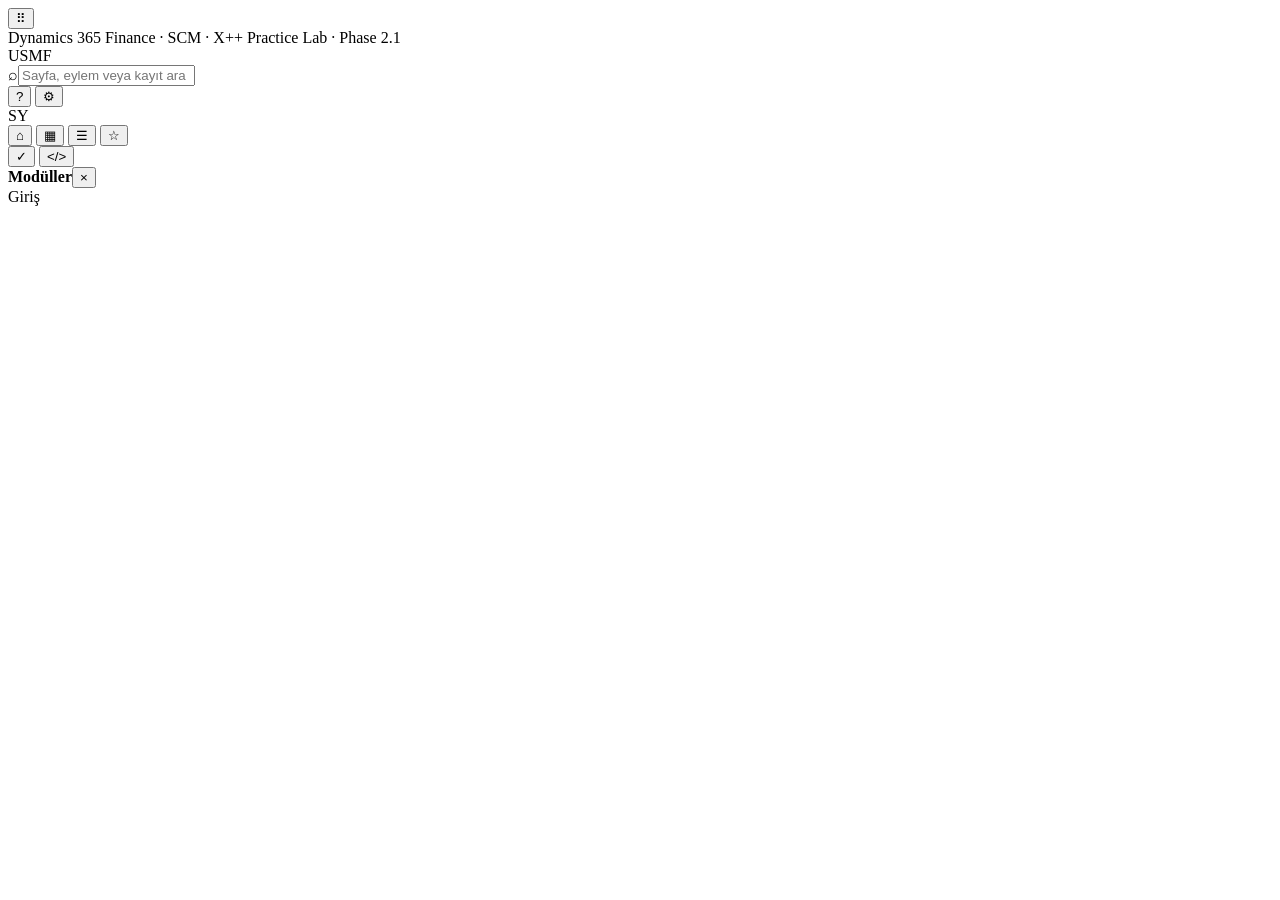
==== index.html @ 59c790ef "Add application shell" ====
<!DOCTYPE html>
<html lang="tr">
<head>
  <meta charset="UTF-8" />
  <meta name="viewport" content="width=device-width, initial-scale=1.0" />
  <title>D365FO Finance + SCM + X++ Practice Lab · Phase 2.1</title>
  <link rel="stylesheet" href="styles.css" />
</head>
<body>
  <div id="app">
    <header class="topbar">
      <button class="waffle" title="Uygulamalar">⠿</button>
      <div class="brand">Dynamics 365 <span>Finance · SCM · X++ Practice Lab · Phase 2.1</span></div>
      <div class="env-pill">USMF</div>
      <div class="top-search"><span>⌕</span><input id="globalSearch" placeholder="Sayfa, eylem veya kayıt ara" /></div>
      <button class="top-icon" id="helpBtn">?</button>
      <button class="top-icon" id="settingsBtn" title="Lab ayarları">⚙</button>
      <div class="avatar">SY</div>
    </header>

    <aside class="rail">
      <button class="rail-btn active" data-nav="home" title="Giriş">⌂</button>
      <button class="rail-btn" data-nav="workspaces" title="Çalışma alanları">▦</button>
      <button class="rail-btn" data-nav="modules" title="Modüller">☰</button>
      <button class="rail-btn" data-nav="favorites" title="Sık kullanılanlar">☆</button>
      <div class="rail-spacer"></div>
      <button class="rail-btn" data-nav="training" title="Eğitim merkezi">✓</button>
      <button class="rail-btn" data-nav="xpp" title="X++ Lab">&lt;/&gt;</button>
    </aside>

    <section id="navPanel" class="nav-panel hidden">
      <div class="nav-header"><strong id="navTitle">Modüller</strong><button id="closeNav">×</button></div>
      <div id="navContent" class="nav-content"></div>
    </section>

    <main class="main">
      <div class="breadcrumb" id="breadcrumb">Giriş</div>
      <div id="page"></div>
    </main>

    <div id="toast" class="toast hidden"></div>
    <div id="modalRoot"></div>
  </div>
  <script src="app.js"></script>
</body>
</html>
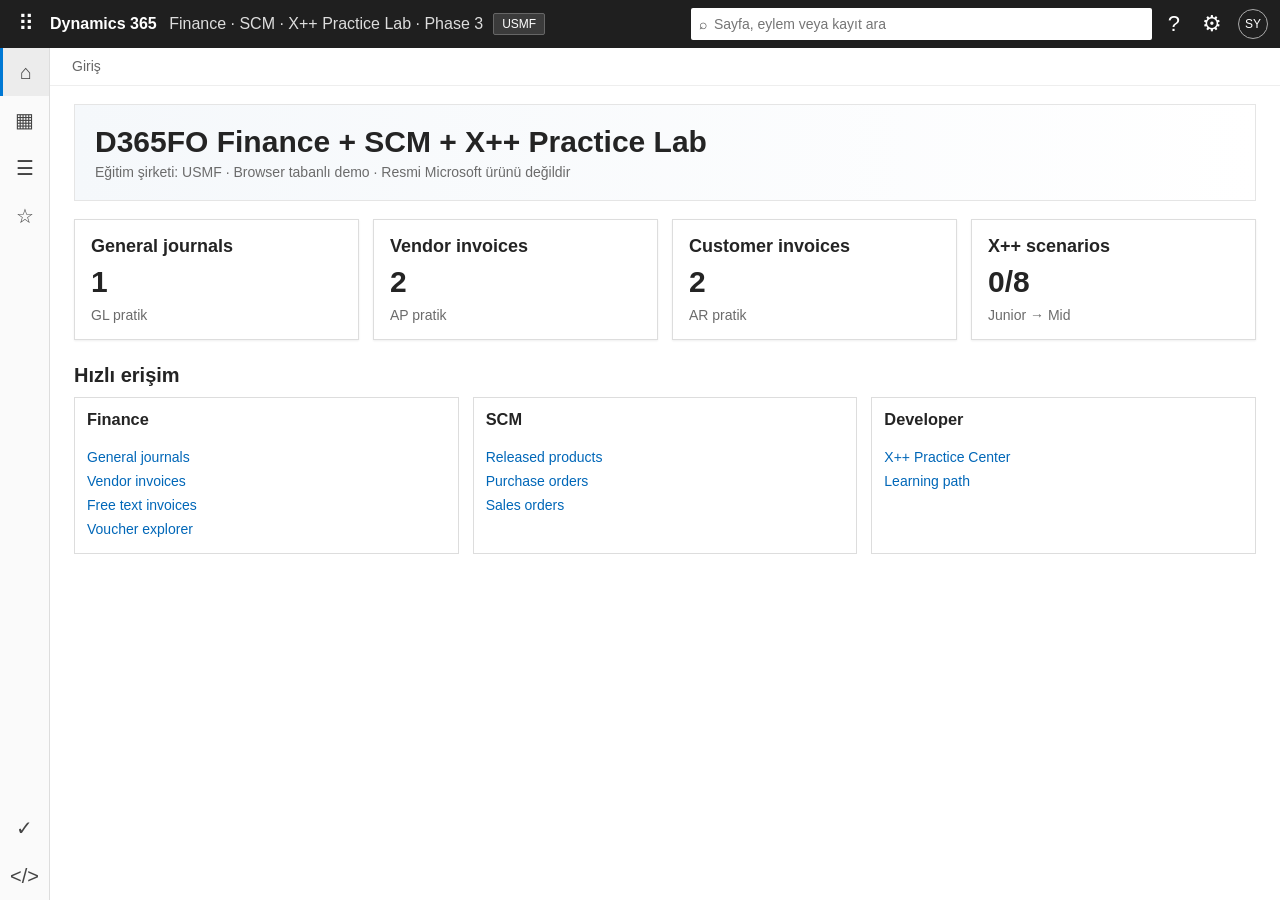
==== commit 3fb8898c: "Enable Phase 3 troubleshooting lab" ====
--- a/index.html
+++ b/index.html
@@ -3,14 +3,15 @@
 <head>
   <meta charset="UTF-8" />
   <meta name="viewport" content="width=device-width, initial-scale=1.0" />
-  <title>D365FO Finance + SCM + X++ Practice Lab · Phase 2.1</title>
+  <title>D365FO Finance + SCM + X++ Practice Lab · Phase 3</title>
   <link rel="stylesheet" href="styles.css" />
+  <link rel="stylesheet" href="phase3.css" />
 </head>
 <body>
   <div id="app">
     <header class="topbar">
       <button class="waffle" title="Uygulamalar">⠿</button>
-      <div class="brand">Dynamics 365 <span>Finance · SCM · X++ Practice Lab · Phase 2.1</span></div>
+      <div class="brand">Dynamics 365 <span>Finance · SCM · X++ Practice Lab · Phase 3</span></div>
       <div class="env-pill">USMF</div>
       <div class="top-search"><span>⌕</span><input id="globalSearch" placeholder="Sayfa, eylem veya kayıt ara" /></div>
       <button class="top-icon" id="helpBtn">?</button>
@@ -42,5 +43,6 @@
     <div id="modalRoot"></div>
   </div>
   <script src="app.js"></script>
+  <script src="phase3.js"></script>
 </body>
 </html>
--- a/styles.css
+++ b/styles.css
@@ -0,0 +1 @@
+:root{--top:#1f1f1f;--accent:#107c10;--blue:#0078d4;--line:#d6d6d6;--soft:#f6f6f6;--text:#242424;--muted:#666;--danger:#a4262c;--warn:#8a5d00}*{box-sizing:border-box}body{margin:0;font-family:"Segoe UI",Arial,sans-serif;color:var(--text);background:#fff;font-size:14px}button,input,select,textarea{font:inherit}.hidden{display:none!important}.topbar{height:48px;background:var(--top);color:#fff;display:flex;align-items:center;gap:10px;padding:0 12px;position:fixed;top:0;left:0;right:0;z-index:30}.waffle,.top-icon{border:0;background:transparent;color:#fff;font-size:22px;cursor:pointer}.brand{font-size:16px;font-weight:600;white-space:nowrap}.brand span{font-weight:400;color:#ddd;margin-left:8px}.env-pill{font-size:12px;background:#3b3b3b;border:1px solid #666;padding:3px 8px;border-radius:2px}.top-search{margin-left:auto;width:min(480px,36vw);height:32px;background:#fff;color:#444;display:flex;align-items:center;padding:0 8px;border-radius:2px}.top-search input{border:0;outline:0;width:100%;padding-left:7px}.avatar{width:30px;height:30px;border-radius:50%;border:1px solid #aaa;display:flex;align-items:center;justify-content:center;font-size:12px}.rail{position:fixed;top:48px;bottom:0;left:0;width:50px;background:#fafafa;border-right:1px solid #ddd;z-index:20;display:flex;flex-direction:column;align-items:center}.rail-btn{width:49px;height:48px;border:0;background:transparent;font-size:20px;color:#444;cursor:pointer}.rail-btn:hover,.rail-btn.active{background:#ececec;border-left:3px solid var(--blue)}.rail-spacer{flex:1}.nav-panel{position:fixed;z-index:19;top:48px;bottom:0;left:50px;width:360px;background:#fff;border-right:1px solid #bbb;box-shadow:3px 0 10px #0001;overflow:auto}.nav-header{height:50px;display:flex;align-items:center;justify-content:space-between;padding:0 16px;border-bottom:1px solid #ddd;font-size:18px}.nav-header button{border:0;background:none;font-size:24px;cursor:pointer}.nav-content{padding:12px}.nav-group{margin-bottom:16px}.nav-group h4{margin:10px 6px;color:#555}.nav-link{display:block;width:100%;text-align:left;padding:8px 10px;border:0;background:#fff;cursor:pointer;border-radius:2px}.nav-link:hover{background:#eee}.nav-link .sub{display:block;color:#777;font-size:12px;margin-top:2px}.main{margin-left:50px;padding-top:48px;min-height:100vh}.breadcrumb{height:38px;border-bottom:1px solid #eee;padding:10px 22px;color:#666}.page-wrap{padding:18px 24px 50px}.page-title-row{display:flex;align-items:center;gap:12px}.page-title{font-size:28px;font-weight:600;margin:0}.subtitle{color:#666;margin:7px 0 16px}.commandbar{display:flex;gap:6px;align-items:center;padding:8px 0;border-top:1px solid #ddd;border-bottom:1px solid #ddd;margin:12px 0;background:#fff;position:sticky;top:48px;z-index:8}.cmd{border:0;background:#fff;padding:7px 11px;cursor:pointer;color:#222}.cmd:hover{background:#eee}.cmd.primary{background:var(--blue);color:#fff}.cmd.danger{color:var(--danger)}.spacer{flex:1}.filter-input{height:32px;border:1px solid #aaa;padding:0 9px;min-width:220px}.badge,.pill{display:inline-block;padding:3px 7px;border-radius:12px;font-size:12px;background:#eee}.badge.ok{background:#dff6dd;color:#0b6a0b}.badge.warn{background:#fff4ce;color:#6b4d00}.badge.bad{background:#fde7e9;color:#a4262c}.cards{display:grid;grid-template-columns:repeat(auto-fit,minmax(230px,1fr));gap:14px}.card{border:1px solid #ddd;background:#fff;padding:16px;min-height:120px;box-shadow:0 1px 2px #0001}.card.clickable{cursor:pointer}.card.clickable:hover{border-color:#888}.card h3{margin:0 0 8px;font-size:18px}.kpi{font-size:30px;font-weight:600;margin:8px 0}.muted{color:#6b6b6b}.section-title{font-size:20px;margin:24px 0 10px}.grid-wrap{overflow:auto;border:1px solid #ddd}.grid{width:100%;border-collapse:collapse;min-width:760px}.grid th{background:#f4f4f4;text-align:left;font-weight:600;border-bottom:1px solid #ccc;padding:9px}.grid td{padding:9px;border-bottom:1px solid #eee}.grid tr:hover td{background:#f8fbfd}.link{color:#0067b8;cursor:pointer;text-decoration:none}.link:hover{text-decoration:underline}.num{text-align:right}.form-grid{display:grid;grid-template-columns:repeat(2,minmax(260px,1fr));gap:14px 28px}.field label{display:block;font-weight:600;margin-bottom:5px}.field input,.field select,.field textarea{width:100%;border:1px solid #aaa;padding:7px 8px;background:#fff}.field textarea{min-height:80px}.info,.warnbox,.errorbox,.successbox{padding:10px 12px;margin:12px 0}.info{border-left:4px solid var(--blue);background:#f3f9fd}.warnbox{border-left:4px solid #ffb900;background:#fff8e5}.errorbox{border-left:4px solid var(--danger);background:#fde7e9}.successbox{border-left:4px solid var(--accent);background:#dff6dd}.modal-back{position:fixed;inset:0;background:#0005;z-index:99;display:flex;align-items:center;justify-content:center}.modal{width:min(820px,92vw);max-height:88vh;overflow:auto;background:#fff;box-shadow:0 8px 32px #0005}.modal-head{display:flex;justify-content:space-between;align-items:center;padding:14px 18px;border-bottom:1px solid #ddd}.modal-head h2{margin:0;font-size:22px}.modal-close{border:0;background:none;font-size:25px;cursor:pointer}.modal-body{padding:18px}.modal-foot{padding:12px 18px;border-top:1px solid #ddd;display:flex;justify-content:flex-end;gap:8px}.toast{position:fixed;right:20px;bottom:20px;z-index:120;background:#222;color:#fff;padding:10px 15px;border-radius:3px;box-shadow:0 4px 20px #0004}.menu-columns{display:grid;grid-template-columns:repeat(3,1fr);gap:14px}.menu-box{border-top:3px solid var(--blue);padding:12px;border:1px solid #ddd}.menu-box h3{margin-top:0}.menu-box button{display:block;border:0;background:none;color:#0067b8;padding:4px 0;cursor:pointer;text-align:left}.home-hero{background:linear-gradient(90deg,#f5f8fb,#fff);border:1px solid #e5e5e5;padding:20px;margin-bottom:18px}.home-hero h1{margin:0 0 5px;font-size:30px}.ticket{border:1px solid #ddd;padding:13px;margin:8px 0}.ticket h4{margin:0 0 6px}.editor{background:#1e1e1e;color:#d4d4d4;min-height:340px;padding:14px;font-family:Consolas,monospace;white-space:pre;overflow:auto;border-radius:2px;width:100%;resize:vertical}.diag{font-family:Consolas,monospace;font-size:12px;padding:6px;border-bottom:1px solid #eee}.good{color:#107c10}.badtext{color:#a4262c}.xpp-layout{display:grid;grid-template-columns:320px minmax(0,1fr);gap:16px;align-items:start}.xpp-catalog{border:1px solid #ddd;background:#fafafa;position:sticky;top:98px;max-height:calc(100vh - 120px);overflow:auto}.xpp-catalog-head{padding:14px;border-bottom:1px solid #ddd;background:#fff}.xpp-scenario-btn{display:block;width:100%;text-align:left;border:0;border-bottom:1px solid #e8e8e8;background:#fafafa;padding:12px;cursor:pointer}.xpp-scenario-btn:hover{background:#f0f6fb}.xpp-scenario-btn.active{background:#e8f1fb;border-left:4px solid var(--blue)}.xpp-scenario-btn b,.xpp-scenario-btn small{display:block}.xpp-scenario-btn small{color:#666}.lesson-card{border:1px solid #ddd;background:#fff;margin:10px 0;padding:14px}.lesson-card h3{margin:0 0 7px;font-size:16px}.lesson-card.problem{border-left:4px solid #d83b01}.lesson-card.request{border-left:4px solid var(--blue)}.lesson-card.question{border-left:4px solid #8764b8}.lesson-card.context{border-left:4px solid #107c10}.lesson-card.criteria{border-left:4px solid #ffb900}.xpp-meta{display:flex;flex-wrap:wrap;gap:6px;margin:8px 0 14px}.hint{padding:9px 10px;border:1px dashed #aaa;margin:7px 0;background:#fffdf5}.solution-box{border:1px solid #bad80a;background:#f8ffef;padding:12px;margin-top:10px}.solution-box pre{white-space:pre-wrap;background:#1e1e1e;color:#d4d4d4;padding:12px;overflow:auto}.xpp-toolbar{display:flex;flex-wrap:wrap;gap:6px;align-items:center;padding:8px 0;border-top:1px solid #ddd;border-bottom:1px solid #ddd;margin:10px 0}.xpp-work{display:grid;grid-template-columns:minmax(0,1fr) 360px;gap:14px}.xpp-side{border:1px solid #ddd;padding:12px;background:#fff}.status-dot{display:inline-block;width:8px;height:8px;border-radius:50%;margin-right:5px;background:#aaa}.status-dot.done{background:#107c10}@media(max-width:1000px){.xpp-layout,.xpp-work,.form-grid{grid-template-columns:1fr}.xpp-catalog{position:static;max-height:none}.top-search{display:none}.nav-panel{width:calc(100vw - 50px)}.menu-columns{grid-template-columns:1fr}.brand span{display:none}}
--- a/phase3.css
+++ b/phase3.css
@@ -0,0 +1,10 @@
+/* Phase 3 — Production Troubleshooting Lab */
+.p3-home-shortcut{display:flex;align-items:center;gap:16px;justify-content:space-between;border:1px solid #d1e5f5;border-left:5px solid #0078d4;background:#f4f9fd;padding:13px 15px;margin:0 0 16px}.p3-home-shortcut b,.p3-home-shortcut span{display:block}.p3-home-shortcut span{color:#666;font-size:12px;margin-top:3px}
+.p3-incident-banner{display:grid;grid-template-columns:1fr 1fr;gap:14px;border:1px solid #ddd;background:#fafafa;padding:13px;margin:12px 0}.p3-incident-banner p{margin:6px 0 0}
+.p3-two-col{display:grid;grid-template-columns:minmax(0,1fr) 320px;gap:20px;align-items:start}.p3-coach{border:1px solid #ddd;border-top:4px solid #0078d4;background:#fbfdff;padding:14px;position:sticky;top:105px}.p3-coach h3{margin-top:0}.p3-coach li{margin:7px 0}
+.p3-evidence{display:grid;grid-template-columns:42px 1fr;gap:10px;border:1px solid #ddd;border-left:4px solid #605e5c;padding:10px 12px;margin:7px 0;background:#fff}.p3-evidence>span{font-family:Consolas,monospace;color:#666;font-weight:700}.p3-findings{border:1px solid #c7e0f4;background:#f3f9fd;margin-top:10px}.p3-findings>div{padding:8px 10px;border-bottom:1px solid #dbeaf5}.p3-findings>div:last-child{border-bottom:0}
+.p3-choice-list{display:grid;gap:8px;margin:12px 0}.p3-choice{display:flex;gap:10px;border:1px solid #d7d7d7;padding:12px;background:#fff;cursor:pointer}.p3-choice:hover{border-color:#777}.p3-choice.selected{border-color:#0078d4;background:#f3f9fd}.p3-choice input{margin-top:3px}.p3-disabled{opacity:.6}.p3-disabled .p3-choice{cursor:not-allowed}
+.p3-review-grid{display:grid;grid-template-columns:1fr 1fr;gap:8px;margin:12px 0}.p3-review-grid>div{border:1px solid #ddd;padding:10px;background:#fafafa}.p3-review-grid b,.p3-review-grid span{display:block}.p3-review-grid span{margin-top:5px}
+.p3-guide-step{display:grid;grid-template-columns:260px 1fr;gap:14px;border-bottom:1px solid #e5e5e5;padding:12px 4px}.p3-guide-step b{color:#323130}
+.p3-row{cursor:pointer}.p3-row:hover td{background:#eef6fc!important}.p3-tabs{overflow:auto}.p3-tabs .tab{white-space:nowrap}
+@media(max-width:900px){.p3-two-col,.p3-incident-banner,.p3-review-grid,.p3-guide-step{grid-template-columns:1fr}.p3-coach{position:static}.p3-home-shortcut{align-items:flex-start;flex-direction:column}}
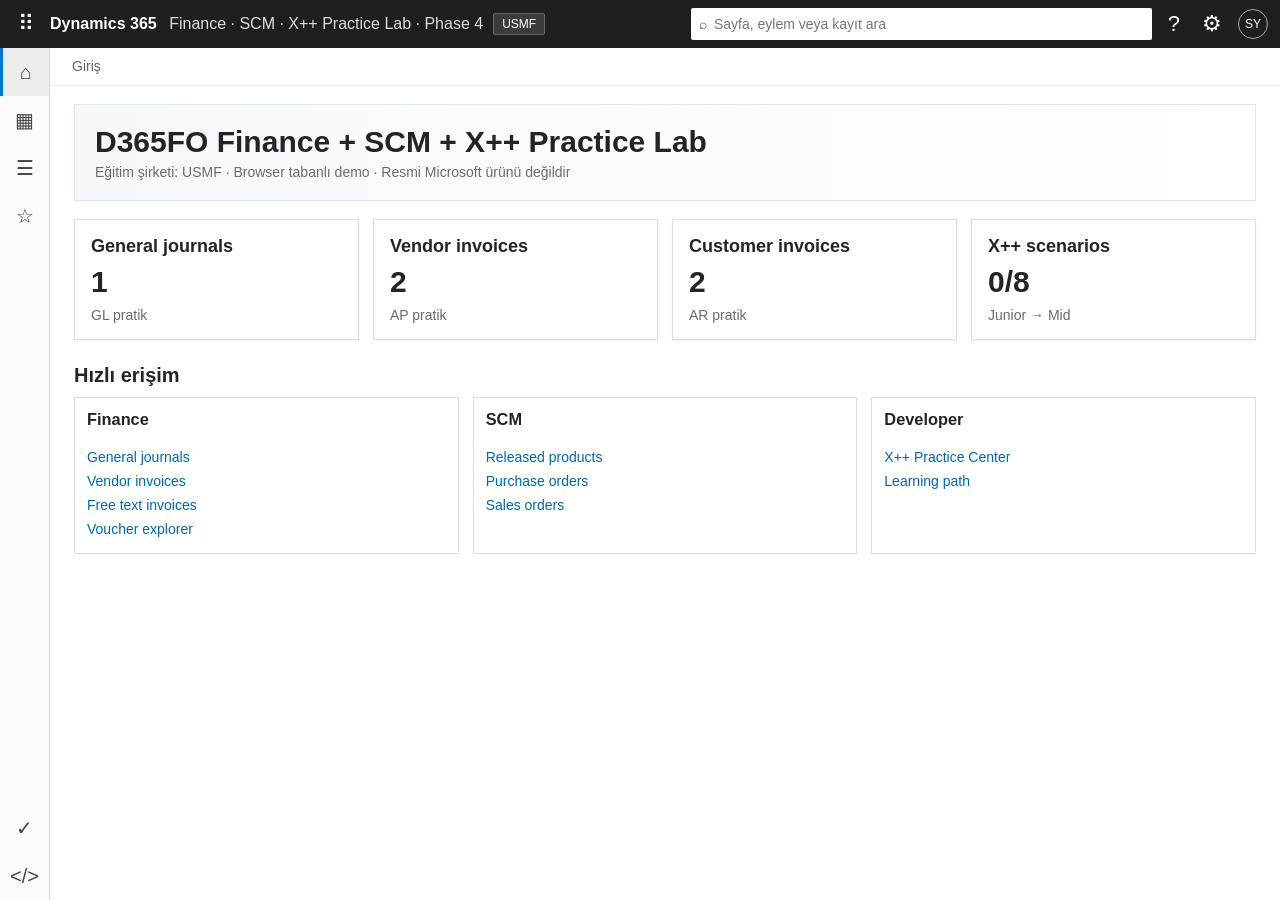
==== commit 08b1b7a8: "Enable Phase 4 SCM lab" ====
--- a/index.html
+++ b/index.html
@@ -3,15 +3,16 @@
 <head>
   <meta charset="UTF-8" />
   <meta name="viewport" content="width=device-width, initial-scale=1.0" />
-  <title>D365FO Finance + SCM + X++ Practice Lab · Phase 3</title>
+  <title>D365FO Finance + SCM + X++ Practice Lab · Phase 4</title>
   <link rel="stylesheet" href="styles.css" />
   <link rel="stylesheet" href="phase3.css" />
+  <link rel="stylesheet" href="phase4.css" />
 </head>
 <body>
   <div id="app">
     <header class="topbar">
       <button class="waffle" title="Uygulamalar">⠿</button>
-      <div class="brand">Dynamics 365 <span>Finance · SCM · X++ Practice Lab · Phase 3</span></div>
+      <div class="brand">Dynamics 365 <span>Finance · SCM · X++ Practice Lab · Phase 4</span></div>
       <div class="env-pill">USMF</div>
       <div class="top-search"><span>⌕</span><input id="globalSearch" placeholder="Sayfa, eylem veya kayıt ara" /></div>
       <button class="top-icon" id="helpBtn">?</button>
@@ -44,5 +45,6 @@
   </div>
   <script src="app.js"></script>
   <script src="phase3.js"></script>
+  <script src="phase4.js"></script>
 </body>
 </html>
--- a/phase4.css
+++ b/phase4.css
@@ -0,0 +1 @@
+.p4-shell{padding-bottom:40px}.p4-version{padding:6px 10px;border:1px solid #d2d0ce;border-radius:14px;font-size:12px;background:#fff}.p4-progress{background:#fff;border:1px solid #edebe9;border-radius:4px;padding:14px 16px;margin:14px 0 18px}.p4-bar{height:7px;background:#edebe9;border-radius:6px;overflow:hidden;margin-top:8px}.p4-bar i{display:block;height:100%;background:#107c10}.p4-cards{margin-bottom:18px}.p4-grid2{display:grid;grid-template-columns:1fr 1fr;gap:16px;margin:16px 0}.p4-panel{background:#fff;border:1px solid #edebe9;border-radius:4px;padding:16px;margin:12px 0}.p4-panel h3,.p4-panel h2{margin-top:0}.p4-note{border-left:4px solid #0078d4;background:#f3f9fd;padding:12px 14px;margin:12px 0}.p4-note b{display:block;margin-bottom:4px}.p4-links{display:flex;flex-wrap:wrap;gap:8px}.p4-lesson{display:flex;width:100%;border:0;border-bottom:1px solid #edebe9;background:#fff;text-align:left;padding:10px 4px;gap:10px;cursor:pointer}.p4-lesson:hover{background:#f8f8f8}.p4-lesson span{width:27px;height:27px;border:1px solid #8a8886;border-radius:50%;display:flex;align-items:center;justify-content:center;flex:0 0 auto}.p4-lesson.done span{background:#107c10;color:#fff;border-color:#107c10}.p4-lesson div{display:flex;flex-direction:column}.p4-lesson small{color:#605e5c;margin-top:3px}.p4-facts{display:flex;gap:10px;flex-wrap:wrap;margin:12px 0}.p4-facts span{background:#f3f2f1;border:1px solid #edebe9;padding:8px 10px;border-radius:3px}.p4-actions{display:flex;gap:8px;flex-wrap:wrap;margin:14px 0}.p4-inline{max-width:650px}.p4-inline label{display:block;font-size:12px;color:#605e5c;margin:8px 0 4px}.p4-inline input{min-width:220px;padding:7px;border:1px solid #8a8886;margin-right:8px}.p4-stepno{display:inline-flex;width:34px;height:34px;border-radius:50%;background:#0078d4;color:#fff;align-items:center;justify-content:center;font-weight:700}.p4-source{display:inline-block;margin:10px 0;color:#0067b8;text-decoration:none}.p4-source:hover{text-decoration:underline}@media(max-width:850px){.p4-grid2{grid-template-columns:1fr}.p4-facts{display:grid;grid-template-columns:1fr 1fr}}
